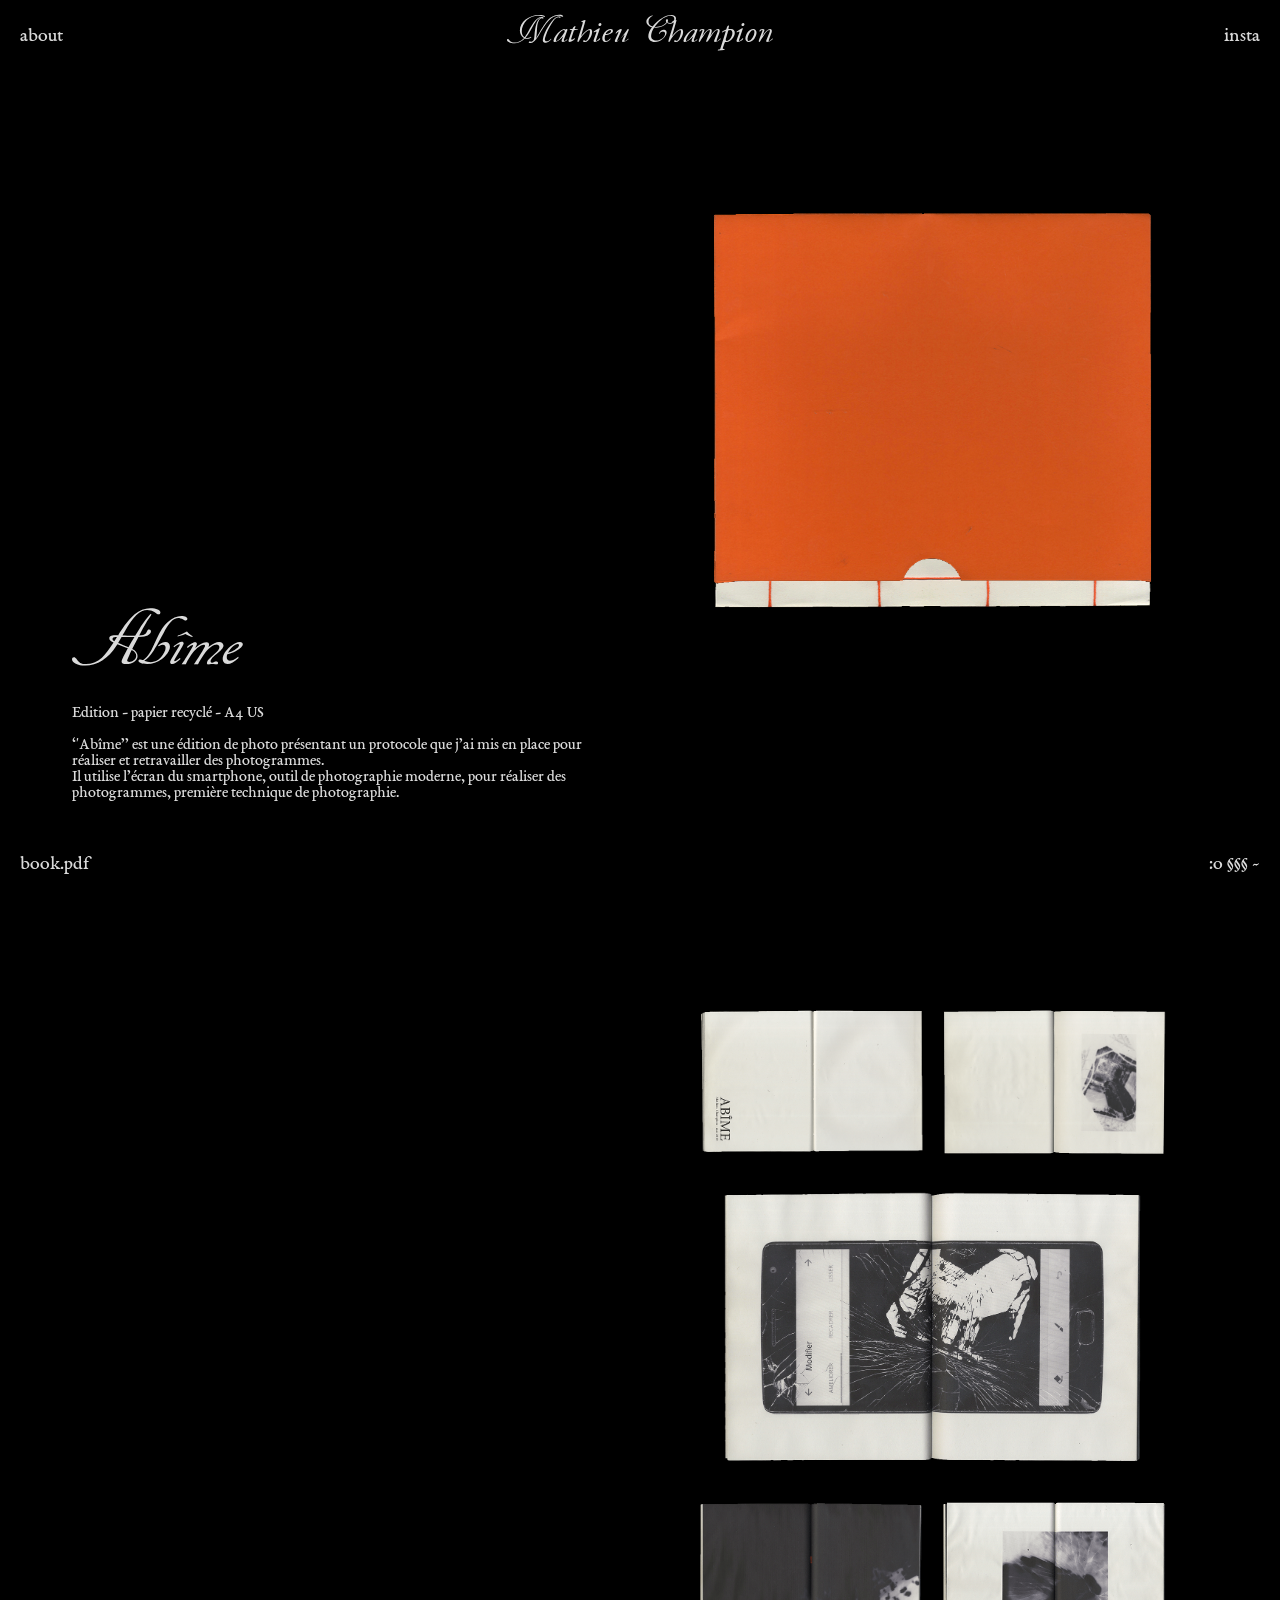
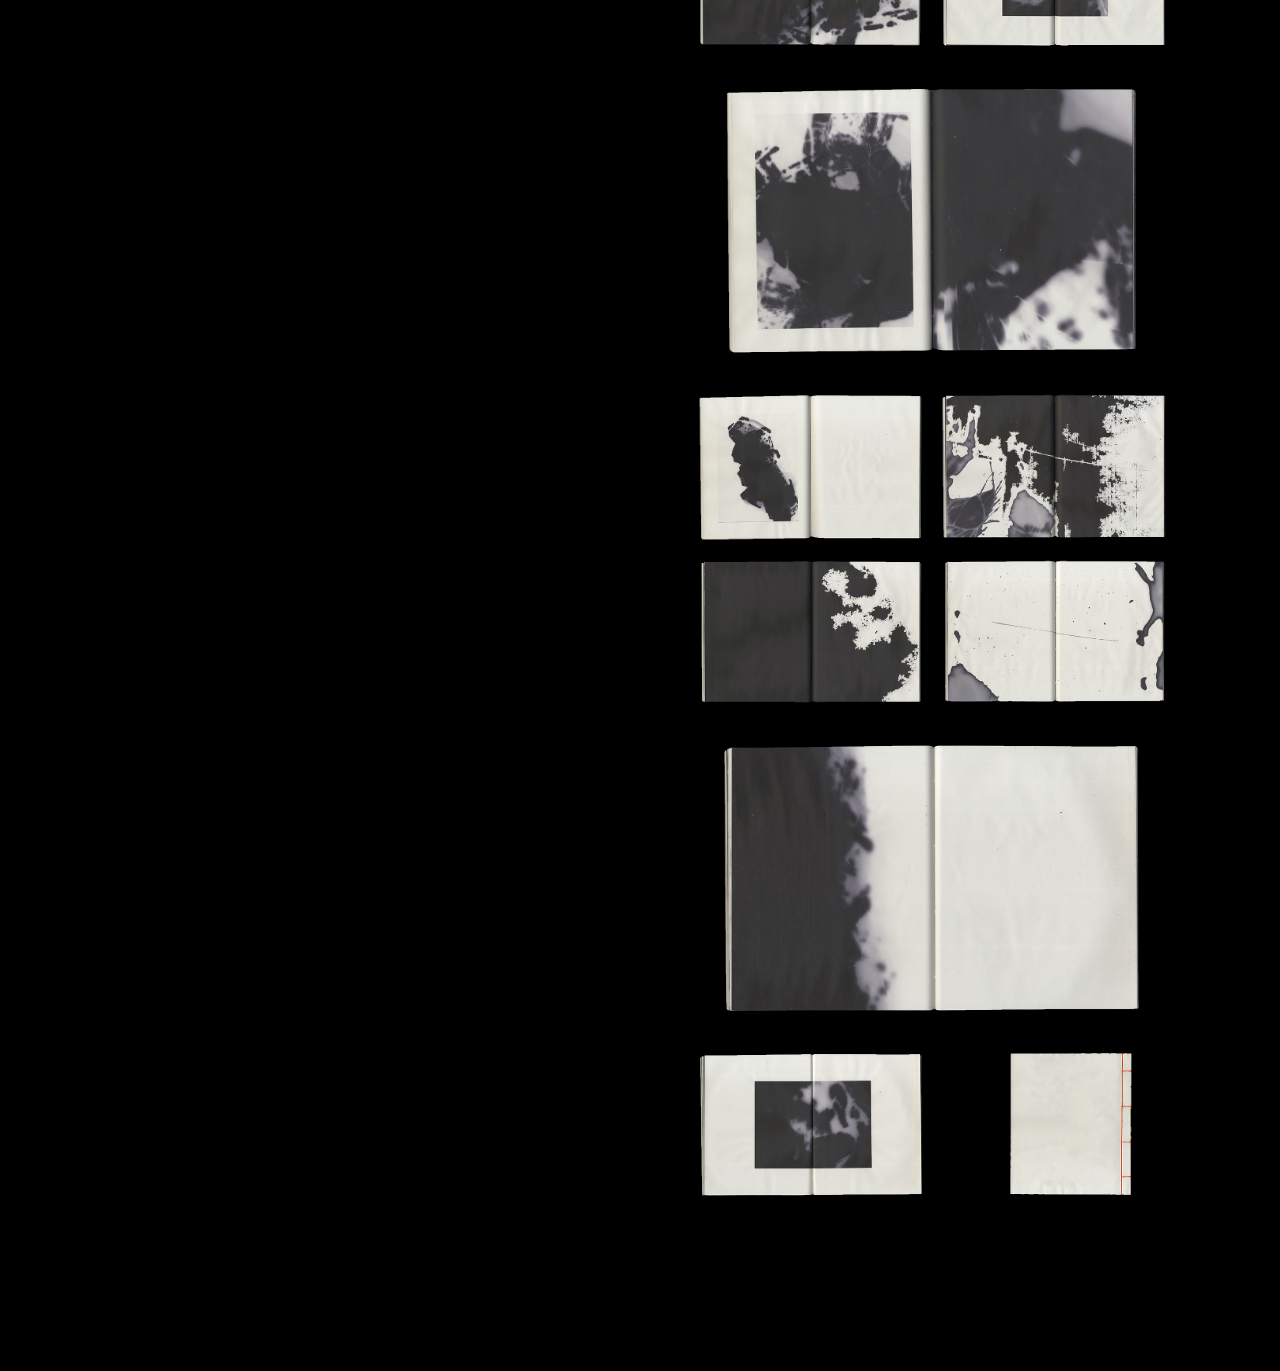
==== abime.html @ 3d003cea "Add files via upload" ====
<!DOCTYPE html PUBLIC>
<html lang="en">
  <head>
    <meta http-equiv="Content-Type" content="text/html;charset=utf-8" />
    <meta http-equiv="Content-Style-Type" content="text/css" />
    <meta name="viewport" content="initial-scale=1, maximum-scale=1">
    <title>Mathieu &emsp;-§§§o:</title>

    <meta name="robots" content="noindex, nofollow">    
    <meta name="author" content="" />
    <meta name="copyright" content="Licence Creative Commons Attribution - Pas d’Utilisation Commerciale - Partage dans les Mêmes Conditions 4.0 International" />

    <!-- Fonts -->
    <link rel="stylesheet" href="fonts/stylesheet.css">

    <!-- CSS -->
    <link rel="stylesheet" type="text/css" href="abime.css">

  
    <!-- Javascript -->
    <!-- <script  type="text/javascript" src="assets/scripts/parts/vars.js"></script> -->

 
  </head>

     <!-- _-_-_-_-_-_-_-_-_-_-_-_-COMMUN_-_-_-_-_-_-_-_-_-_-_-_- -->
    <!-- _-_-_-_-_-_-_-_-_-_-_-_-COMMUN_-_-_-_-_-_-_-_-_-_-_-_- -->
    <!-- _-_-_-_-_-_-_-_-_-_-_-_-COMMUN_-_-_-_-_-_-_-_-_-_-_-_- -->
 

  <div id="followbox">
    <!-- <div class="follow" id="followa"></div> -->
    <div class="follow" id="followb">:</div>
    <div class="follow" id="followc">o</div>
    <div class="follow" id="followd">§</div>
    <div class="follow" id="followe">§</div>
    <div class="follow" id="followf">§</div>
    <div class="follow" id="followg">~</div> 
  </div>

<div class="top">
  <div class="boutontop"id="about">
    <a href="projet1.html"><p></s>about</s></p></a>
  </div>
  <div class="boutontop" id="nom">
    <a href="index.html"><p id="titre"><span id="initiale">M</span>athieu <span id="initiale">C</span>hampion</p></a>
  </div>
  <div class="boutontop"id="insta">
    <a href="https://www.instagram.com/empochait_humain/" target="_blank"><p>insta</p></a>
    <p class="pseudo">@empochait_humain</p>
  </div>
</div>

<div class="bot botleft">
  <div class="boutonbot"id="contact">
    <a class="contacta" href=""><p>book.pdf</p></a>
  </div>
</div>

<div class="bot botright">
  <div class="boutonbot"id="logo">
    <a class="logoa" id="logoa" > <p>:o §§§ ~</p></a>
  </div>
</div>
  

<!-- _-_-_-_-_-_-_-_-_-_-_-_-DIFFERENT_-_-_-_-_-_-_-_-_-_-_-_- -->
<!-- _-_-_-_-_-_-_-_-_-_-_-_-DIFFERENT_-_-_-_-_-_-_-_-_-_-_-_- -->




<div class="leprojet" id="leprojet">

  <div class="left">
    <div id="textcontainer">
      <p class="text">Edition - papier recyclé - A4 US<br><br>
        ‘'Abîme’’ est une édition de photo présentant un protocole que j’ai mis en place pour réaliser et retravailler des photogrammes. <BR>Il utilise l’écran du smartphone, outil de photographie moderne, pour réaliser des photogrammes, première technique de photographie.</p> 
          <p class="titreprojet">Abîme</p>
    </div>  
  </div>


  <div class="right">
    <div id="imagegrid">
      <div class="imagecontainer" id="first"> 
        <div id="couvcontainer">
        <img class="couv" id="couv1" src="image2/abime/coffret2.png" alt="">
        <img class="couv" id="livre" src="image2/abime/couv.png" alt="">
        <img class="couv" id="couv2" src="image2/abime/coffret1.png" alt="">
        </div>
      </div>
      <div class="imagecontainer" id="a"> <img class="image" id="imagea" src="image2/abime/abime24.png" alt=""> </div>
      <div class="imagecontainer" id="b"> <img class="image" id="imageb" src="image2/abime/abime2.png" alt=""> </div>
      <div class="imagecontainer" id="c"> <img class="image" id="imagec" src="image2/abime/abime8.png" alt=""> </div>
      <div class="imagecontainer" id="d"> <img class="image" id="imaged" src="image2/abime/abime14.png" alt=""></div>
      <div class="imagecontainer" id="e"> <img class="image" id="imagee" src="image2/abime/abime15.png" alt=""></div>
      <div class="imagecontainer" id="f"> <img class="image" id="imagef" src="image2/abime/abime13.png" alt=""></div>
      <div class="imagecontainer" id="g"> <img class="image" id="imageg" src="image2/abime/abime9.png" alt=""> </div>
      <div class="imagecontainer" id="h"> <img class="image" id="imageh" src="image2/abime/abime16.png" alt=""> </div>
      <div class="imagecontainer" id="i"> <img class="image" id="imagei" src="image2/abime/abime17.png" alt=""> </div>
      <div class="imagecontainer" id="j"> <img class="image" id="imagej" src="image2/abime/abime18.png" alt=""></div>
      <div class="imagecontainer" id="k"> <img class="image" id="imagek" src="image2/abime/abime22.png" alt=""></div>
      <div class="imagecontainer" id="l"> <img class="image" id="imagel" src="image2/abime/abime23.png" alt=""></div>
      <div class="imagecontainer" id="m"> <img class="image" id="imagem" src="image2/abime/abime25.png" alt=""></div>
      <div class="imagecontainer" id="x"> </div>
      <div class="imagecontainer" id="y"> </div>
    </div> 
  </div>
</div>

<script>

        
document.getElementById('logoa').addEventListener('click', function() {
            document.getElementById('followbox').classList.toggle('hover');
        });
        document.getElementById('logoa').addEventListener('click', function() {
            document.getElementById('logoa').classList.toggle('hover');
        });

        


        document.addEventListener('DOMContentLoaded', (event) => {
    // const aSquare = document.getElementById('followa');
    const bSquare = document.getElementById('followb');
    const cSquare = document.getElementById('followc');
    const dSquare = document.getElementById('followd');
    const eSquare = document.getElementById('followe');
    const fSquare = document.getElementById('followf');
    const gSquare = document.getElementById('followg'); // Nouveau bloc

    document.addEventListener('mousemove', (event) => {
        const mouseX = event.clientX;
        const mouseY = event.clientY;

        // Calculate angle between each square and the mouse
        // const angleA = Math.atan2(mouseY - aSquare.offsetTop, mouseX - aSquare.offsetLeft);
        const angleB = Math.atan2(mouseY - bSquare.offsetTop, mouseX - bSquare.offsetLeft);
        const angleC = Math.atan2(mouseY - cSquare.offsetTop, mouseX - cSquare.offsetLeft);
        const angleD = Math.atan2(mouseY - dSquare.offsetTop, mouseX - dSquare.offsetLeft);
        const angleE = Math.atan2(mouseY - eSquare.offsetTop, mouseX - eSquare.offsetLeft);
        const angleF = Math.atan2(mouseY - fSquare.offsetTop, mouseX - fSquare.offsetLeft);
        const angleG = Math.atan2(mouseY - gSquare.offsetTop, mouseX - gSquare.offsetLeft); // Nouvel angle

        // Rotate squares to face the mouse
        // aSquare.style.transform = `translate(-50%, -50%) rotate(${angleA}rad)`;
        bSquare.style.transform = `translate(-50%, -50%) rotate(${angleB}rad)`;
        cSquare.style.transform = `translate(-50%, -50%) rotate(${angleC}rad)`;
        dSquare.style.transform = `translate(-50%, -50%) rotate(${angleD}rad)`;
        eSquare.style.transform = `translate(-50%, -50%) rotate(${angleE}rad)`;
        fSquare.style.transform = `translate(-50%, -50%) rotate(${angleF}rad)`;
        gSquare.style.transform = `translate(-50%, -50%) rotate(${angleG}rad)`; // Nouvelle transformation
        
        // Position squares at the mouse position with different offsets
        // aSquare.style.left = `${mouseX}px`;
        // aSquare.style.top = `${mouseY}px`;
        
        const bOffsetX = Math.cos(angleB) * 15; // Ajuster l'offset pour un espacement de 7px
        const bOffsetY = Math.sin(angleB) * 15; // Ajuster l'offset pour un espacement de 7px
        bSquare.style.left = `${mouseX - bOffsetX}px`;
        bSquare.style.top = `${mouseY - bOffsetY}px`;

        const cOffsetX = Math.cos(angleC) * 25; // Ajuster l'offset pour un espacement de 7px
        const cOffsetY = Math.sin(angleC) * 25; // Ajuster l'offset pour un espacement de 7px
        cSquare.style.left = `${mouseX - cOffsetX}px`;
        cSquare.style.top = `${mouseY - cOffsetY}px`;

        const dOffsetX = Math.cos(angleD) * 35; // Ajuster l'offset pour un espacement de 7px
        const dOffsetY = Math.sin(angleD) * 35; // Ajuster l'offset pour un espacement de 7px
        dSquare.style.left = `${mouseX - dOffsetX}px`;
        dSquare.style.top = `${mouseY - dOffsetY}px`;

        const eOffsetX = Math.cos(angleE) * 45; // Ajuster l'offset pour un espacement de 7px
        const eOffsetY = Math.sin(angleE) * 45; // Ajuster l'offset pour un espacement de 7px
        eSquare.style.left = `${mouseX - eOffsetX}px`;
        eSquare.style.top = `${mouseY - eOffsetY}px`;

        const fOffsetX = Math.cos(angleF) * 55; // Ajuster l'offset pour un espacement de 7px
        const fOffsetY = Math.sin(angleF) * 55; // Ajuster l'offset pour un espacement de 7px
        fSquare.style.left = `${mouseX - fOffsetX}px`;
        fSquare.style.top = `${mouseY - fOffsetY}px`;

        const gOffsetX = Math.cos(angleG) * 65; // Ajuster l'offset pour un espacement de 7px
        const gOffsetY = Math.sin(angleG) * 65; // Ajuster l'offset pour un espacement de 7px
        gSquare.style.left = `${mouseX - gOffsetX}px`;
        gSquare.style.top = `${mouseY - gOffsetY}px`;
    });
});

</script>


</html>
---- abime.css ----
*{
    margin: 0%;
    padding: 0%;
    border: 0%;
    --main-color:   rgb(0, 0, 0);
    --main-color2: rgb(218, 218, 218);
    --text-color:  rgb(218, 218, 218);
    --text2-color: rgb(255, 55, 0);
    /* --text2-color: rgb(4, 0, 255); */
    
}



@font-face {
    font-family:"typo1";
    src: url(font/EBGaramond12-Italic.ttf);
    font-style: normal;
    font-weight: 100;
} 

@font-face {
    font-family:"typo2";
    src: url(font/EBGaramond08-Regular.otf);
    font-style: normal;
    font-weight: 100;
}

@font-face {
    font-family:"typo3";
    src: url(font/Cancellaresca\ Script\ Std\ Regular.otf);
    font-style: normal;
    font-weight: 100;
} 




        a, a:hover, a:visited, a {
            color: var(--text-color);
            text-decoration:none;
        }
        body{
            background-color:var(--main-color);
            overflow-x: hidden;

        }

/* -_-_-_-_-_-_-_-_-_-_-_-_-_-_-_-_-_-_-_-_-_-_-_-_-_-_-_-_-_-_ */
/* -_-_-_-_-_-_-_-_-_-_-_-_-_-MENUS-_-_-_-_-_-_-_-_-_-_-_-_-_-_ */
/* -_-_-_-_-_-_-_-_-_-_-_-_-_-COMMUN_-_-_-_-_-_-_-_-_-_-_-_-_-_ */

/* -_-_-_-_-_-_-_-_-_-_-_-_-_-TOP*/
        
        p{
            font-size: 2.2vh;
        }
        #titre{
            font-size: 3.5vh;
            font-family: "typo1";
            z-index: 1;
            white-space: nowrap;
        }
        #initiale{
            font-size: 4.5vh;
            font-family: "typo3";
        }
        .top{
            position: fixed;
            top: 0;
            height: 8vh;
            width: 100vw;
            display: flex;
            flex-direction:row;
            justify-content:space-between;
            z-index: 20;
        }
        
        .boutontop{
            display: flex;
            align-items: center;
        }
        
        #nom {
            position: absolute;
            top: 52%; left: 50%; 
            transform: translate(-50%, -50%);
            font-family: "typo1";
            color:var(--text-color) ;
        
        }
        
        #about{
            position: relative;
            left: 20px;
            color:var(--text-color);
            font-family: "typo2";
        }
        
        #insta{
            position: relative;
            right: 20px;
            color:var(--text-color);
            font-family: "typo2";
        }
        
                .pseudo{
                    position: fixed;
                    right: -300px;
                    top: 40px;
                    transition: 300ms;
                }
                
                #insta:hover .pseudo{
                    right: 20px;
                    transition: 300ms;
                }
        
/* -_-_-_-_-_-_-_-_-_-_-_-_-_-BOT*/
                    
        .bot{
            position: fixed;
            bottom: 0;
            height: 8vh;
            width: 20vh;
            z-index: 30;
            display: flex;
            flex-direction: column;
            justify-content: center;
            align-items: start;
        }    
                .botleft{
                    left: 0px;
                    align-items: start;
                }
                .botright{
                    right: 0px;
                    align-items: end;
                }
        
        #contact{
            position: relative;
            left: 20px;
            color:var(--text-color);
            font-family: "typo2";
            z-index: 30;
        }
        
        #logo{
            position: relative;
            right: 20px;
            color:var(--text-color);
            font-family: "typo2";
            cursor: pointer;
        }
                #followbox{
                    opacity: 0;
                }
                #followbox.hover{
                    opacity: 1;
                }
                #logoa.hover{
                    opacity: 0;
                }
                
                .follow{
                    width: 20px;
                    height: 20px;
                    position: fixed;
                    text-align: center;
                    line-height: 20px;
                    transition: transform 0.2s ease; /* Ajout de la transition */
                    white-space: nowrap; /* Empêcher le saut de ligne */
                color: var(--text-color);
                    z-index: 100;
                
                    font-family: "typo2";
                }
        
        a:hover{  color: var(--text2-color)  }





        @media (max-width: 600px) {
            p{
                font-size: 4.5vw;
            }
            a{ 
                font-size: 4vw;
            }
             #titre{
                font-size: 7vw;
            }
            #initiale{
                font-size: 8vw;
            }
        }

/* -_-_-_-_-_-_-_-_-_-_-_-_-_-_-_-_-_-_-_-_-_-_-_-_-_-_-_-_-_-_ */
/* -_-_-_-_-_-_-_-_-_-_-_-_-PROJET COMMUN-_-_-_-_-_-_-_-_-_-_-_ */
/* -_-_-_-_-_-_-_-_-_-_-_-_-_-_-_-_-_-_-_-_-_-_-_-_-_-_-_-_-_-_ */



.leprojet{
    width: 100vw;
    display: flex;
    flex-direction: row;
}

.left{
    height: auto;
    width: 65vh;
    flex-grow: 0;
    flex-shrink: 0;
}

#textcontainer{
    position: fixed;
    bottom: 5vh;
    width: 65vh;
    height: auto;
    display: flex;
    flex-direction: column-reverse;

}

    .titreprojet{
        font-size: 9vh;
        font-family: "typo3";
        color:  var(--text-color);
        margin: 20px;
        margin-left: 8vh;
        margin-right: 4vh;
        line-height: 75%;
    }

    #colab{
        color: blue;
        font-size: 1.8vh;;
    }
    #colab:hover{
        color: rgb(77, 185, 0);
    }

    .text{
        font-size: 1.8vh;
        color:  var(--text-color);
        font-family: "typo2";
        margin: 8vh;
        margin-right: 0vh;
        margin-top: 0%;
        margin-bottom: 6vh;
    }
    .right{
        height: auto;
        width: auto;
        flex-grow: 1;
        flex-shrink: 1;
        display: flex;
        align-items: center;
        justify-content: center;
    }


    .legend{
        font-family: "typo1";
        font-size: 1.8vh;
    }

    @media (max-width: 600px) {

        .leprojet{
            width: 100vw;
            display: flex;
            flex-direction: column;
            align-items: center;
            justify-content: center;
        }
        .left{
            height: auto;
            width: auto;
        }
         .titreprojet{
            font-size: 5.5vw;
        }
        #textcontainer{
            position: relative;
            margin-top: 20vh;
            width: 90vw;
            height: auto;
            display: flex;
            flex-direction: column-reverse;
        }
            .titreprojet{
                text-align: center;
                font-size: 11vw;
                margin: 0%;
                margin-bottom: 5%;
            }
            .text{
                font-size: 3.28vw;
                text-align: center;
                margin-left: 13%;
                margin-right: 13%;
                margin-top: 0%;
                margin-bottom: 0%;
            }
            #colab{
                font-size: 3.28vw;
            }
            .legend{
                font-family: "typo1";
                font-size: 3.28vw;;
                text-align: center;
            }
        }


        @media (min-width: 600px) and (max-width: 1000px) {


            .left{
                height: auto;
                width: auto;
            }
        
            .leprojet{
                width: 100vw;
                display: flex;
                flex-direction: column;
                align-items: center;
                justify-content: center;
            }
        
            #textcontainer{
                position: relative;
                margin-top: 22vh;
                width: 90vh;
                height: auto;
                display: flex;
                flex-direction: column-reverse;
            }
            
                .titreprojet{
                    text-align: center;
                    margin: 0%;
                    margin-bottom: 5%;
                }
            
                .text{
                    text-align: center;
                    margin-left: 13%;
                    margin-right: 13%;
                    margin-top: 0%;
                    margin-bottom: 0%;
                }
            }

/* -_-_-_-_-_-_-_-_-_-_-_-_-_-_-_-_-_-_-_-_-_-_-_-_-_-_-_-_-_-_ */
/* -_-_-_-_-_-_-_-_-_-_-_-_PROJET_-DIFFER-_-_-_-_-_-_-_-_-_-_-_ */
/* -_-_-_-_-_-_-_-_-_-_-_-_-_-_-_-_-_-_-_-_-_-_-_-_-_-_-_-_-_-_ */

#imagegrid{
    position: relative;
    margin-top: 20vh;
    display: grid;
    grid-template-columns: repeat(2, 1fr);
    row-gap: 0.11%;
    width: 70%;
    flex-grow: none;
}
.imagecontainer{
    position: relative;
    margin: 0px;
    display: flex;
    align-items: center;
    justify-content: center;
    aspect-ratio: 3/2;
}

#first{
    grid-column: span 2;
    grid-row: span 5; 
    aspect-ratio: 3/5.1;
    margin-bottom: -2%;
    position: relative;}

#couvcontainer{
    position: absolute;
    height: 142%;
    width: 100%;
    bottom: 2.6%;
    display: flex;
    align-items: center;
    justify-content: center; 
}

.couv{
    position: absolute;
    width: 90%;
}

#livre{
    position: sticky;
    top: 25.4%;
    width: 90%;
}

.image{
    width: 93%;  
}
#imagec,#imagef,#imagek{
    width: 87%;  
}

#c,#f,#k{
    grid-column: span 2; 
    grid-row: span 2;
}


#imagem{
    position: relative;
    transform: translate(-25%,0%);
    left: 50%;
    width: 92%;
}


@media (max-width: 600px) {

    #imagegrid{
        margin-top: 0px;
    }
}



@media (min-width: 600px) and (max-width: 1000px) {

    #imagegrid{
        margin-top:0vh;
        width: 60vh;
    }

}
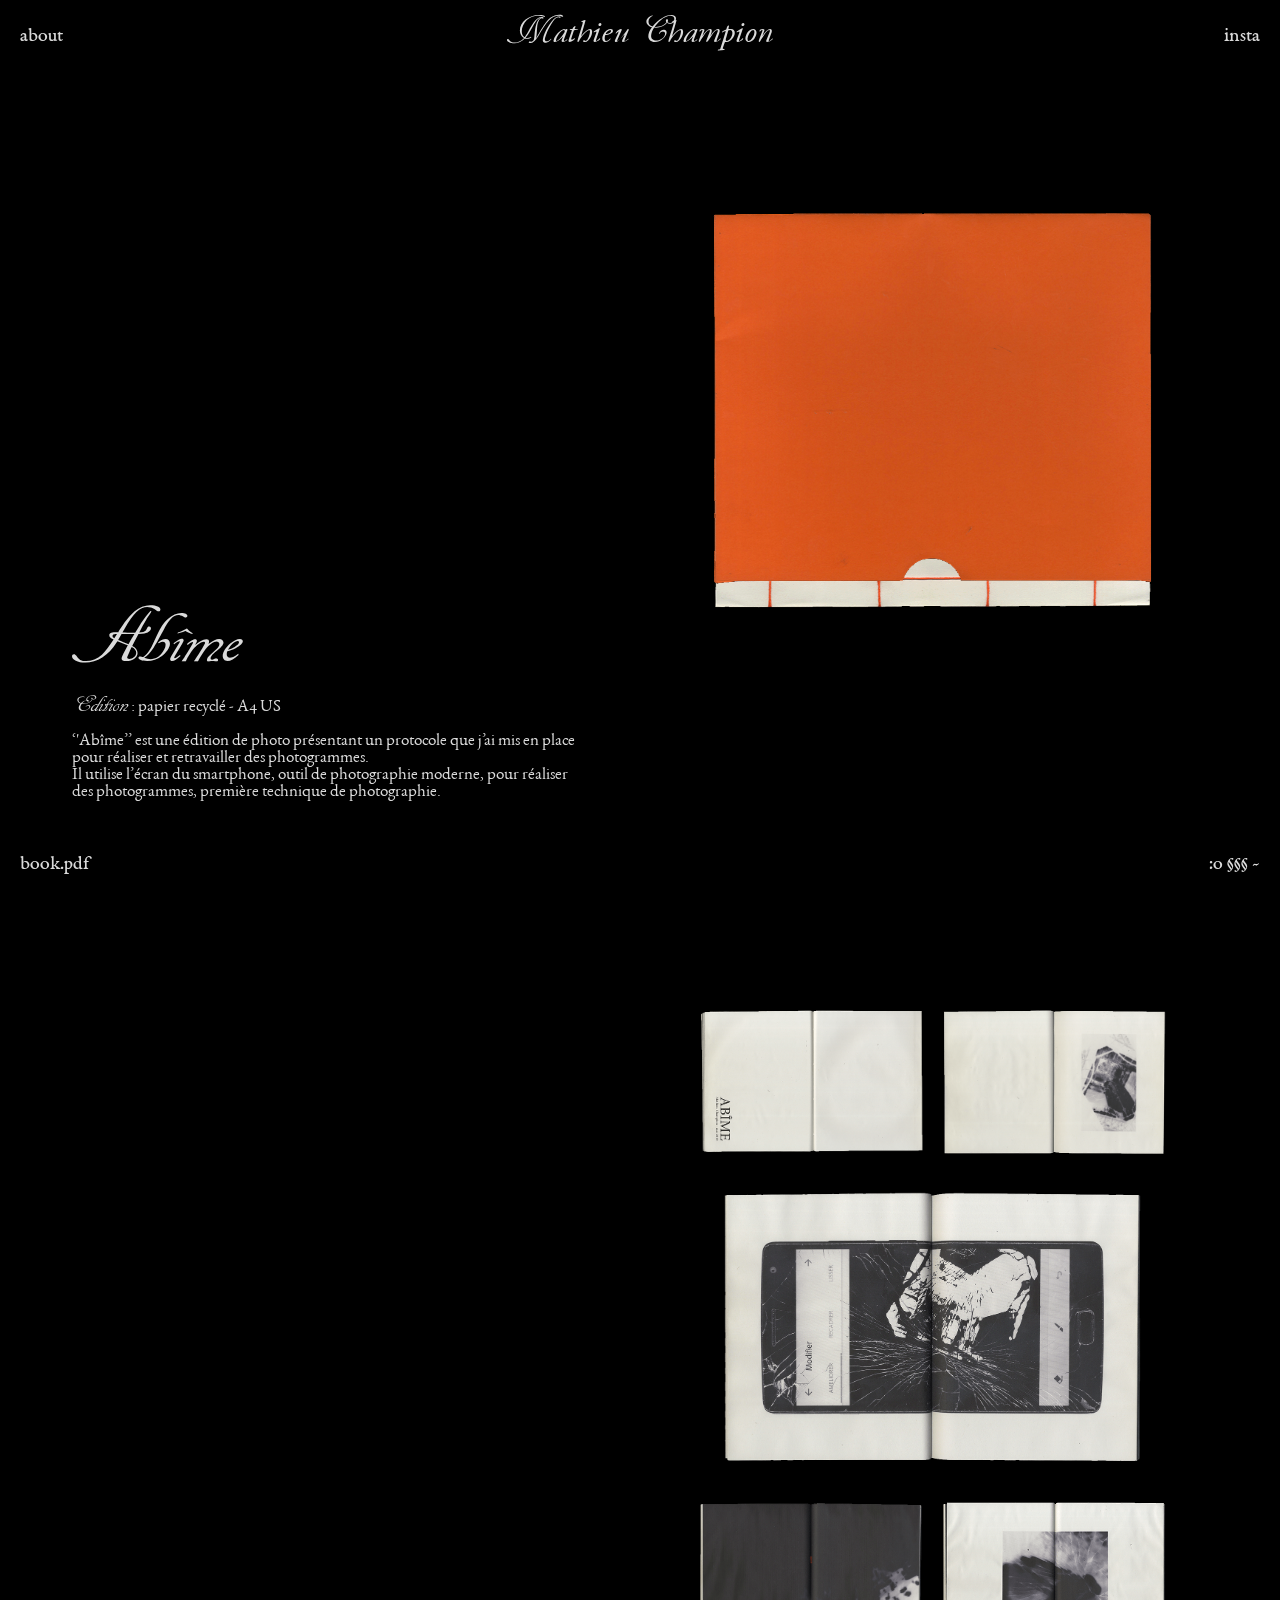
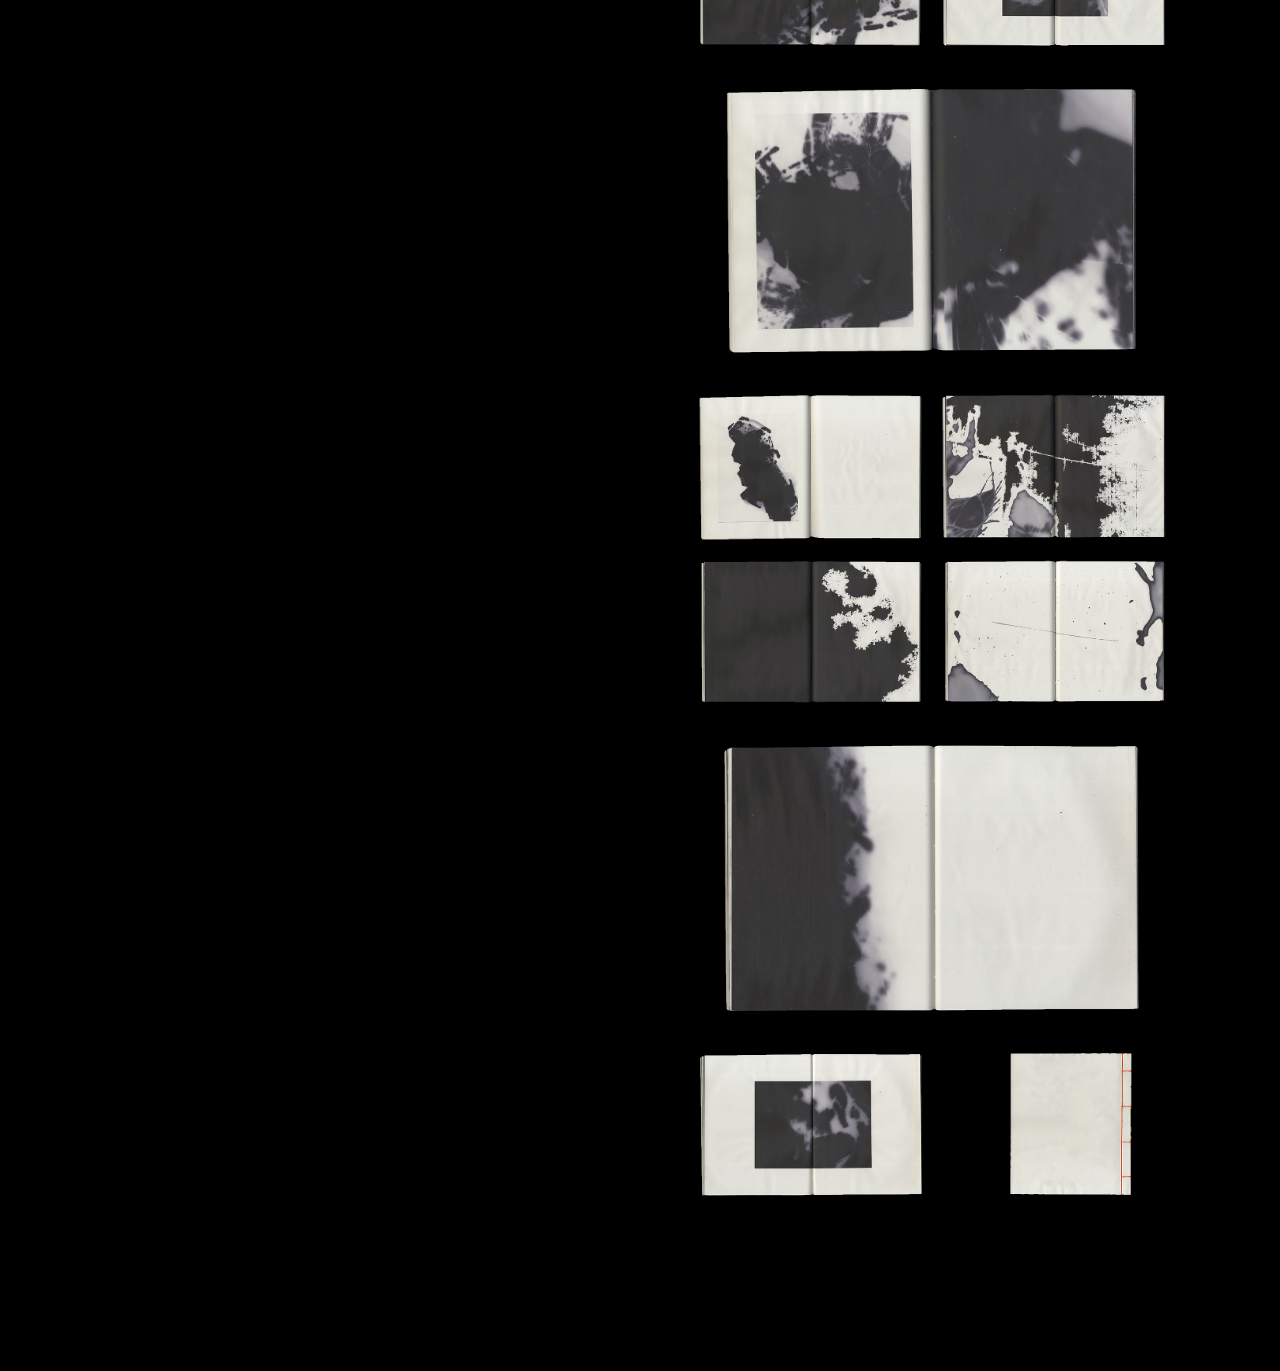
==== commit 5fbeb1a7: "Add files via upload" ====
--- a/abime.html
+++ b/abime.html
@@ -74,9 +74,14 @@
 
   <div class="left">
     <div id="textcontainer">
-      <p class="text">Edition - papier recyclé - A4 US<br><br>
+      <p class="text">
+        <span class="titreprojet">Abîme</span> <br><br>
+
+              <!-- <span class="interligne">  <span class="debut">Edition</span> : papier recyclé - A4 US<br><br>  </span> -->
+      <span class="debut">Edition</span> : papier recyclé - A4 US <br><br>
+
         ‘'Abîme’’ est une édition de photo présentant un protocole que j’ai mis en place pour réaliser et retravailler des photogrammes. <BR>Il utilise l’écran du smartphone, outil de photographie moderne, pour réaliser des photogrammes, première technique de photographie.</p> 
-          <p class="titreprojet">Abîme</p>
+          
     </div>  
   </div>
 
--- a/abime.css
+++ b/abime.css
@@ -11,7 +11,6 @@
 }
 
 
-
 @font-face {
     font-family:"typo1";
     src: url(font/EBGaramond12-Italic.ttf);
@@ -27,6 +26,13 @@
 }
 
 @font-face {
+    font-family:"typo4";
+    src: url(font/EBGaramond12-Regular.ttf);
+    font-style: normal;
+    font-weight: 100;
+}
+
+@font-face {
     font-family:"typo3";
     src: url(font/Cancellaresca\ Script\ Std\ Regular.otf);
     font-style: normal;
@@ -54,16 +60,6 @@
         
         p{
             font-size: 2.2vh;
-        }
-        #titre{
-            font-size: 3.5vh;
-            font-family: "typo1";
-            z-index: 1;
-            white-space: nowrap;
-        }
-        #initiale{
-            font-size: 4.5vh;
-            font-family: "typo3";
         }
         .top{
             position: fixed;
@@ -74,13 +70,11 @@
             flex-direction:row;
             justify-content:space-between;
             z-index: 20;
-        }
-        
+        }   
         .boutontop{
             display: flex;
             align-items: center;
-        }
-        
+        }  
         #nom {
             position: absolute;
             top: 52%; left: 50%; 
@@ -89,19 +83,28 @@
             color:var(--text-color) ;
         
         }
-        
         #about{
             position: relative;
             left: 20px;
             color:var(--text-color);
             font-family: "typo2";
         }
-        
         #insta{
             position: relative;
             right: 20px;
             color:var(--text-color);
             font-family: "typo2";
+        }
+        
+        #titre{
+            font-size: 3.5vh;
+            font-family: "typo1";
+            z-index: 1;
+            white-space: nowrap;
+        }
+        #initiale{
+            font-size: 4.5vh;
+            font-family: "typo3";
         }
         
                 .pseudo{
@@ -231,9 +234,6 @@
         font-size: 9vh;
         font-family: "typo3";
         color:  var(--text-color);
-        margin: 20px;
-        margin-left: 8vh;
-        margin-right: 4vh;
         line-height: 75%;
     }
 
@@ -246,13 +246,21 @@
     }
 
     .text{
-        font-size: 1.8vh;
+        font-size: 1.9vh;
         color:  var(--text-color);
-        font-family: "typo2";
+        font-family: "typo4";
         margin: 8vh;
         margin-right: 0vh;
         margin-top: 0%;
         margin-bottom: 6vh;
+    }
+    .debut{
+        font-size: 2.8vh;
+        font-family: "typo3";
+        line-height: 0px;
+    }
+    .interligne{
+        line-height: 1.2vh;
     }
     .right{
         height: auto;
@@ -308,6 +316,16 @@
                 margin-top: 0%;
                 margin-bottom: 0%;
             }
+
+            .debut{
+                font-size: 4.8vw;
+                font-family: "typo3";
+                line-height: 0px;
+            }
+            .interligne{
+                line-height: 2vw;
+            }
+
             #colab{
                 font-size: 3.28vw;
             }
@@ -346,8 +364,6 @@
             
                 .titreprojet{
                     text-align: center;
-                    margin: 0%;
-                    margin-bottom: 5%;
                 }
             
                 .text{
@@ -358,7 +374,6 @@
                     margin-bottom: 0%;
                 }
             }
-
 /* -_-_-_-_-_-_-_-_-_-_-_-_-_-_-_-_-_-_-_-_-_-_-_-_-_-_-_-_-_-_ */
 /* -_-_-_-_-_-_-_-_-_-_-_-_PROJET_-DIFFER-_-_-_-_-_-_-_-_-_-_-_ */
 /* -_-_-_-_-_-_-_-_-_-_-_-_-_-_-_-_-_-_-_-_-_-_-_-_-_-_-_-_-_-_ */
